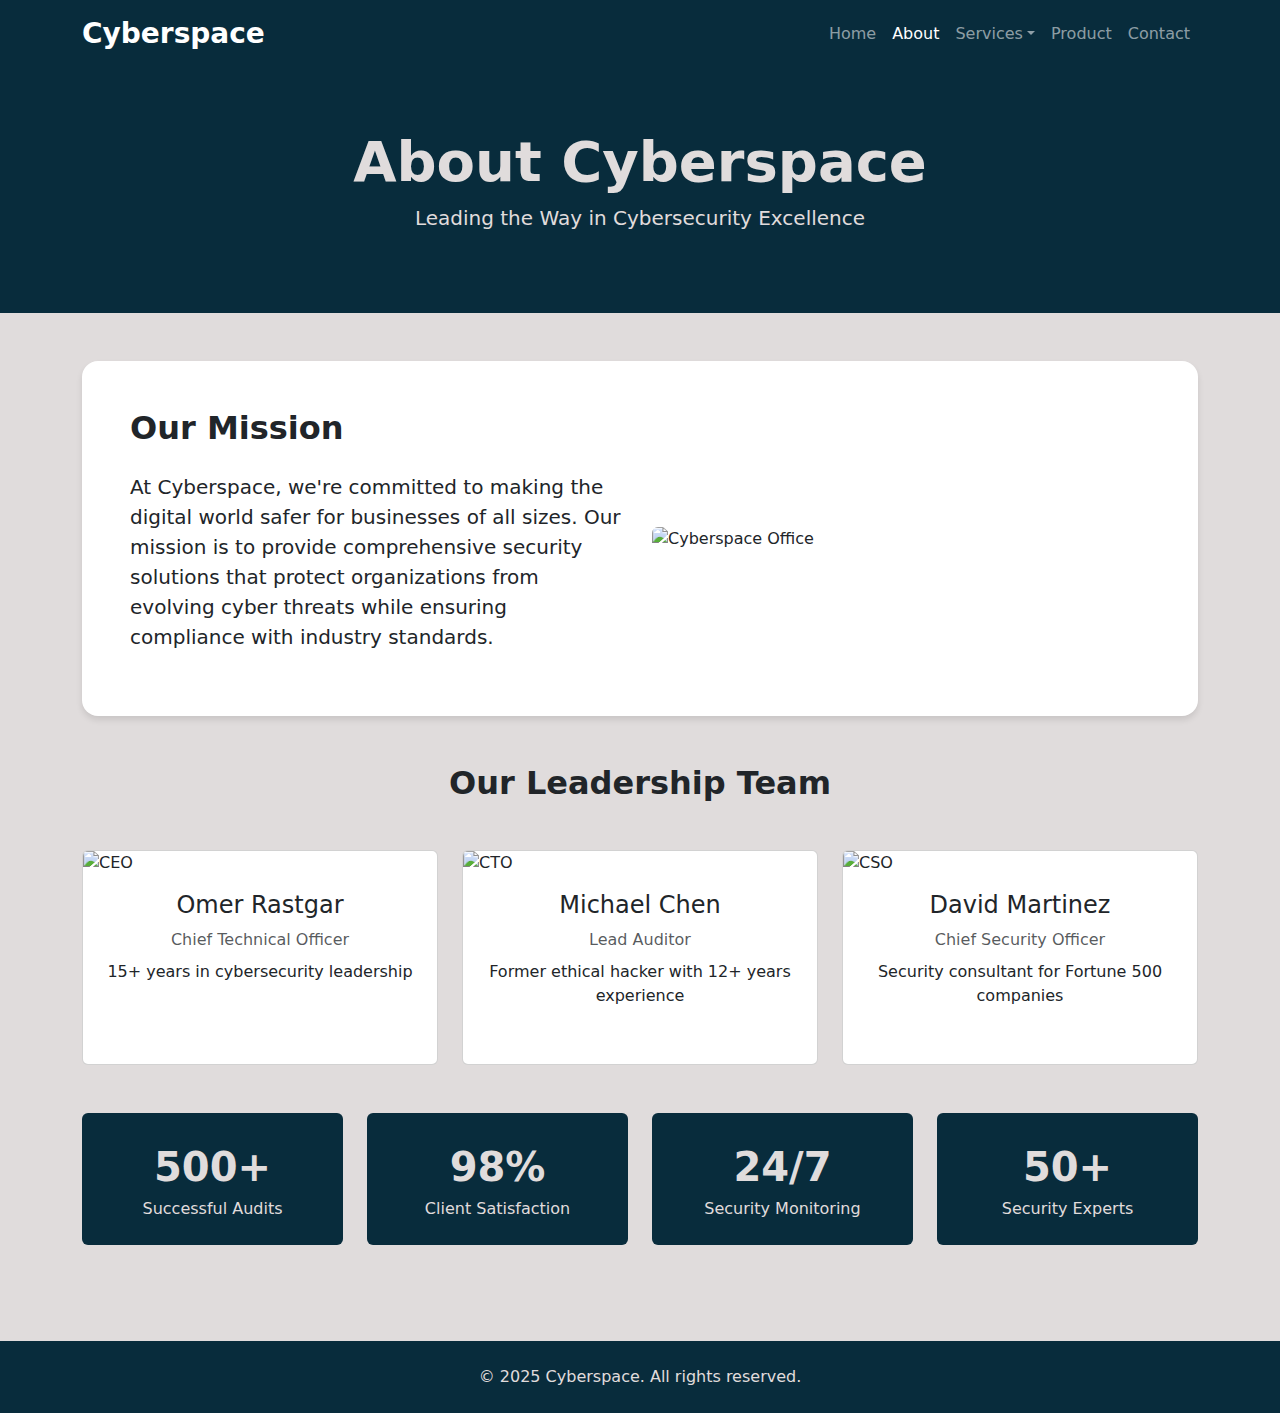
==== about.html @ ff3b3f70 "adding chnages" ====
<!DOCTYPE html>
<html lang="en">
<head>
    <meta charset="UTF-8">
    <meta name="viewport" content="width=device-width, initial-scale=1.0">
    <title>About - Cyberspace Security</title>
    <!-- Bootstrap CSS CDN -->
    <link href="https://cdnjs.cloudflare.com/ajax/libs/bootstrap/5.3.2/css/bootstrap.min.css" rel="stylesheet">
    <!-- Bootstrap Icons -->
    <link href="https://cdnjs.cloudflare.com/ajax/libs/bootstrap-icons/1.11.1/font/bootstrap-icons.min.css" rel="stylesheet">
    <link rel="stylesheet" href="styles.css">
</head>
<!-- Google tag (gtag.js) -->
<script async src="https://www.googletagmanager.com/gtag/js?id=G-5X9GFR6YK8"></script>
<script>
  window.dataLayer = window.dataLayer || [];
  function gtag(){dataLayer.push(arguments);}
  gtag('js', new Date());

  gtag('config', 'G-5X9GFR6YK8');
</script>
<body>
    <!-- Navbar -->
    <nav class="navbar navbar-expand-lg navbar-dark fixed-top">
        <div class="container">
            <a class="navbar-brand fs-3 fw-bold" href="index.html">Cyberspace</a>
            <button class="navbar-toggler" type="button" data-bs-toggle="collapse" data-bs-target="#navbarNav">
                <span class="navbar-toggler-icon"></span>
            </button>
            <div class="collapse navbar-collapse" id="navbarNav">
                <ul class="navbar-nav ms-auto">
                    <li class="nav-item">
                        <a class="nav-link" href="index.html">Home</a>
                    </li>
                    <li class="nav-item">
                        <a class="nav-link active" href="about.html">About</a>
                    </li>
                    <li class="nav-item dropdown">
                        <a class="nav-link dropdown-toggle" href="#" role="button">Services</a>
                        <ul class="dropdown-menu">
                            <li><a class="dropdown-item" href="vulnerability.html">Vulnerability Assessment</a></li>
                            <li><a class="dropdown-item" href="index.html#pentesting">Social Engineering Testing</a></li>
                            <li><a class="dropdown-item" href="index.html#compliance">Compliance Audit</a></li>
                        </ul>
                    </li>
                    <li class="nav-item">
                        <a class="nav-link" href="Product.html">Product</a>
                    </li>
                    <li class="nav-item">
                        <a class="nav-link" href="index.html#contact">Contact</a>
                    </li>
                </ul>
            </div>
        </div>
    </nav>

    <!-- Hero Section -->
    <section class="hero-section text-center">
        <div class="container">
            <h1 class="display-4 fw-bold">About Cyberspace</h1>
            <p class="lead">Leading the Way in Cybersecurity Excellence</p>
        </div>
    </section>

    <!-- Main Content -->
    <div class="container py-5">
        <!-- Mission Section -->
        <section class="mission-section p-4 p-md-5 mb-5">
            <div class="row align-items-center">
                <div class="col-lg-6 mb-4 mb-lg-0">
                    <h2 class="fw-bold mb-4">Our Mission</h2>
                    <p class="lead">At Cyberspace, we're committed to making the digital world safer for businesses of all sizes. Our mission is to provide comprehensive security solutions that protect organizations from evolving cyber threats while ensuring compliance with industry standards.</p>
                </div>
                <div class="col-lg-6">
                    <img src="https://t4.ftcdn.net/jpg/03/84/55/29/360_F_384552930_zPoe9zgmCF7qgt8fqSedcyJ6C6Ye3dFs.jpg" alt="Cyberspace Office" class="img-fluid rounded">
                </div>
            </div>
        </section>

        <!-- Team Section -->
        <h2 class="fw-bold text-center mb-5">Our Leadership Team</h2>
        <div class="row g-4 mb-5">
            <div class="col-md-4">
                <div class="card team-card h-100">
                    <img src="/api/placeholder/400/400" class="card-img-top" alt="CEO">
                    <div class="card-body text-center">
                        <h3 class="card-title h4">Omer Rastgar</h3>
                        <p class="card-text text-muted mb-2">Chief Technical Officer</p>
                        <p class="card-text">15+ years in cybersecurity leadership</p>
                        <div class="mt-3">
                            <i class="bi bi-linkedin me-2"></i>
                            <i class="bi bi-twitter me-2"></i>
                            <i class="bi bi-github"></i>
                        </div>
                    </div>
                </div>
            </div>
            <div class="col-md-4">
                <div class="card team-card h-100">
                    <img src="/api/placeholder/400/400" class="card-img-top" alt="CTO">
                    <div class="card-body text-center">
                        <h3 class="card-title h4">Michael Chen</h3>
                        <p class="card-text text-muted mb-2">Lead Auditor</p>
                        <p class="card-text">Former ethical hacker with 12+ years experience</p>
                        <div class="mt-3">
                            <i class="bi bi-linkedin me-2" src="https://www.linkedin.com/in/omer-rastgar/"></i>
                            <i class="bi bi-twitter me-2"></i>
                            <i class="bi bi-github"></i>
                        </div>
                    </div>
                </div>
            </div>
            <div class="col-md-4">
                <div class="card team-card h-100">
                    <img src="/api/placeholder/400/400" class="card-img-top" alt="CSO">
                    <div class="card-body text-center">
                        <h3 class="card-title h4">David Martinez</h3>
                        <p class="card-text text-muted mb-2">Chief Security Officer</p>
                        <p class="card-text">Security consultant for Fortune 500 companies</p>
                        <div class="mt-3">
                            <i class="bi bi-linkedin me-2"></i>
                            <i class="bi bi-twitter me-2"></i>
                            <i class="bi bi-github"></i>
                        </div>
                    </div>
                </div>
            </div>
        </div>

        <!-- Stats Section -->
        <div class="row g-4">
            <div class="col-md-3 col-sm-6">
                <div class="stats-card text-center p-4 rounded">
                    <div class="stat-number">500+</div>
                    <p class="mb-0">Successful Audits</p>
                </div>
            </div>
            <div class="col-md-3 col-sm-6">
                <div class="stats-card text-center p-4 rounded">
                    <div class="stat-number">98%</div>
                    <p class="mb-0">Client Satisfaction</p>
                </div>
            </div>
            <div class="col-md-3 col-sm-6">
                <div class="stats-card text-center p-4 rounded">
                    <div class="stat-number">24/7</div>
                    <p class="mb-0">Security Monitoring</p>
                </div>
            </div>
            <div class="col-md-3 col-sm-6">
                <div class="stats-card text-center p-4 rounded">
                    <div class="stat-number">50+</div>
                    <p class="mb-0">Security Experts</p>
                </div>
            </div>
        </div>
    </div>

    <!-- Footer -->
    <footer class="py-4 mt-5">
        <div class="container text-center">
            <p class="mb-0">&copy; 2025 Cyberspace. All rights reserved.</p>
        </div>
    </footer>

    <script src="https://cdn.jsdelivr.net/npm/@popperjs/core@2.11.8/dist/umd/popper.min.js" integrity="sha384-I7E8VVD/ismYTF4hNIPjVp/Zjvgyol6VFvRkX/vR+Vc4jQkC+hVqc2pM8ODewa9r" crossorigin="anonymous"></script>
    <script src="https://cdn.jsdelivr.net/npm/bootstrap@5.3.3/dist/js/bootstrap.min.js" integrity="sha384-0pUGZvbkm6XF6gxjEnlmuGrJXVbNuzT9qBBavbLwCsOGabYfZo0T0to5eqruptLy" crossorigin="anonymous"></script>
</body>
</html>
---- styles.css ----
/* Root Variables */
:root {
    --primary-color: #082c3c;
    --light-color: #e0dcdc;
    --deep-black: #080404;
}

/* Base Styles */
body {
    background-color: var(--light-color);
}

/* Navigation Styles */
.navbar {
    background-color: var(--primary-color) !important;
}

.dropdown-menu {
    background-color: var(--primary-color);
    border: none;
    display: block;
    opacity: 0;
    visibility: hidden;
    transition: all 0.3s ease;
}

.dropdown:hover .dropdown-menu {
    opacity: 1;
    visibility: visible;
}

.dropdown:not(:hover) .dropdown-menu {
    transition-delay: 0.5s;
}

.dropdown-item {
    color: var(--light-color);
}

.dropdown-item:hover {
    background-color: rgba(255, 255, 255, 0.1);
    color: white;
}

/* Hero Section */
.hero-section {
    background: linear-gradient(var(--primary-color), var(--primary-color)), url('/api/placeholder/1200/400');
    background-size: cover;
    background-position: center;
    color: var(--light-color);
    padding: 8rem 0 4rem;
}

/* Card Styles */
.service-card,
.compliance-card,
.feature-card,
.team-card,
.process-card {
    transition: transform 0.3s;
    height: 100%;
}

.service-card:hover,
.compliance-card:hover,
.feature-card:hover,
.process-card:hover {
    transform: translateY(-5px);
}

.team-card:hover {
    transform: translateY(-10px);
}

/* Icon Styles */
.icon-circle,
.benefit-icon,
.feature-icon {
    background-color: var(--primary-color);
    display: flex;
    align-items: center;
    justify-content: center;
    margin: 0 auto 1rem;
}

.icon-circle {
    width: 80px;
    height: 80px;
    border-radius: 50%;
}

.benefit-icon {
    width: 60px;
    height: 60px;
    border-radius: 50%;
}

.feature-icon {
    width: 4rem;
    height: 4rem;
    border-radius: 0.75rem;
    color: var(--light-color);
    font-size: 1.5rem;
}

/* Compliance Specific */
.fa-credit-card,
.fa-hospital-user,
.fa-shield-alt {
    color: var(--primary-color);
}

.framework-badge {
    background-color: var(--primary-color);
    color: var(--light-color);
    padding: 0.5rem 1rem;
    border-radius: 20px;
    display: inline-block;
    margin: 0.25rem;
}

.checklist-item {
    padding: 1rem;
    border-left: 3px solid var(--primary-color);
    margin-bottom: 1rem;
    background-color: white;
}

/* Timeline Styles */
.timeline {
    position: relative;
    padding: 2rem 0;
}
.timeline2 {
    position: relative;
    padding-left: 3rem;
}
.timeline2::before {
    content: '';
    position: absolute;
    width: 2px;
    background-color: var(--primary-color);
    top: 0;
    bottom: 0;
    left: 50%;
    transform: translateX(-50%);
}







.timeline::before {
    content: '';
    position: absolute;
    width: 2px;
    background-color: var(--primary-color);
    top: 0;
    bottom: 0;
    left: 50%;
    transform: translateX(-50%);
}

.timeline-item {
    position: relative;
    margin-bottom: 2rem;
}

/* Stats Section */
.stats-card {
    background-color: var(--primary-color);
    color: var(--light-color);
}

.stat-number {
    font-size: 2.5rem;
    font-weight: bold;
}

/* Mission Section */
.mission-section {
    background-color: white;
    border-radius: 1rem;
    box-shadow: 0 4px 6px rgba(0, 0, 0, 0.1);
}

/* CTA Styles */
.cta-button {
    background-color: var(--light-color);
    color: var(--primary-color);
    transition: transform 0.3s;
}

.cta-button:hover {
    transform: translateY(-2px);
}

.cta-section {
    background-color: var(--primary-color);
    color: var(--light-color);
}

/* Footer */
footer {
    background-color: var(--primary-color);
    color: var(--light-color);
}

/* Media Queries */
@media (max-width: 768px) {
    .timeline::before {
        left: 31px;
    }
}
section.bg-white {
    width: 100%;
   
}

/* Hide dropdown menu in mobile view by default */
/* Optionally, keep the following to ensure no space is reserved for hidden dropdown in mobile mode */
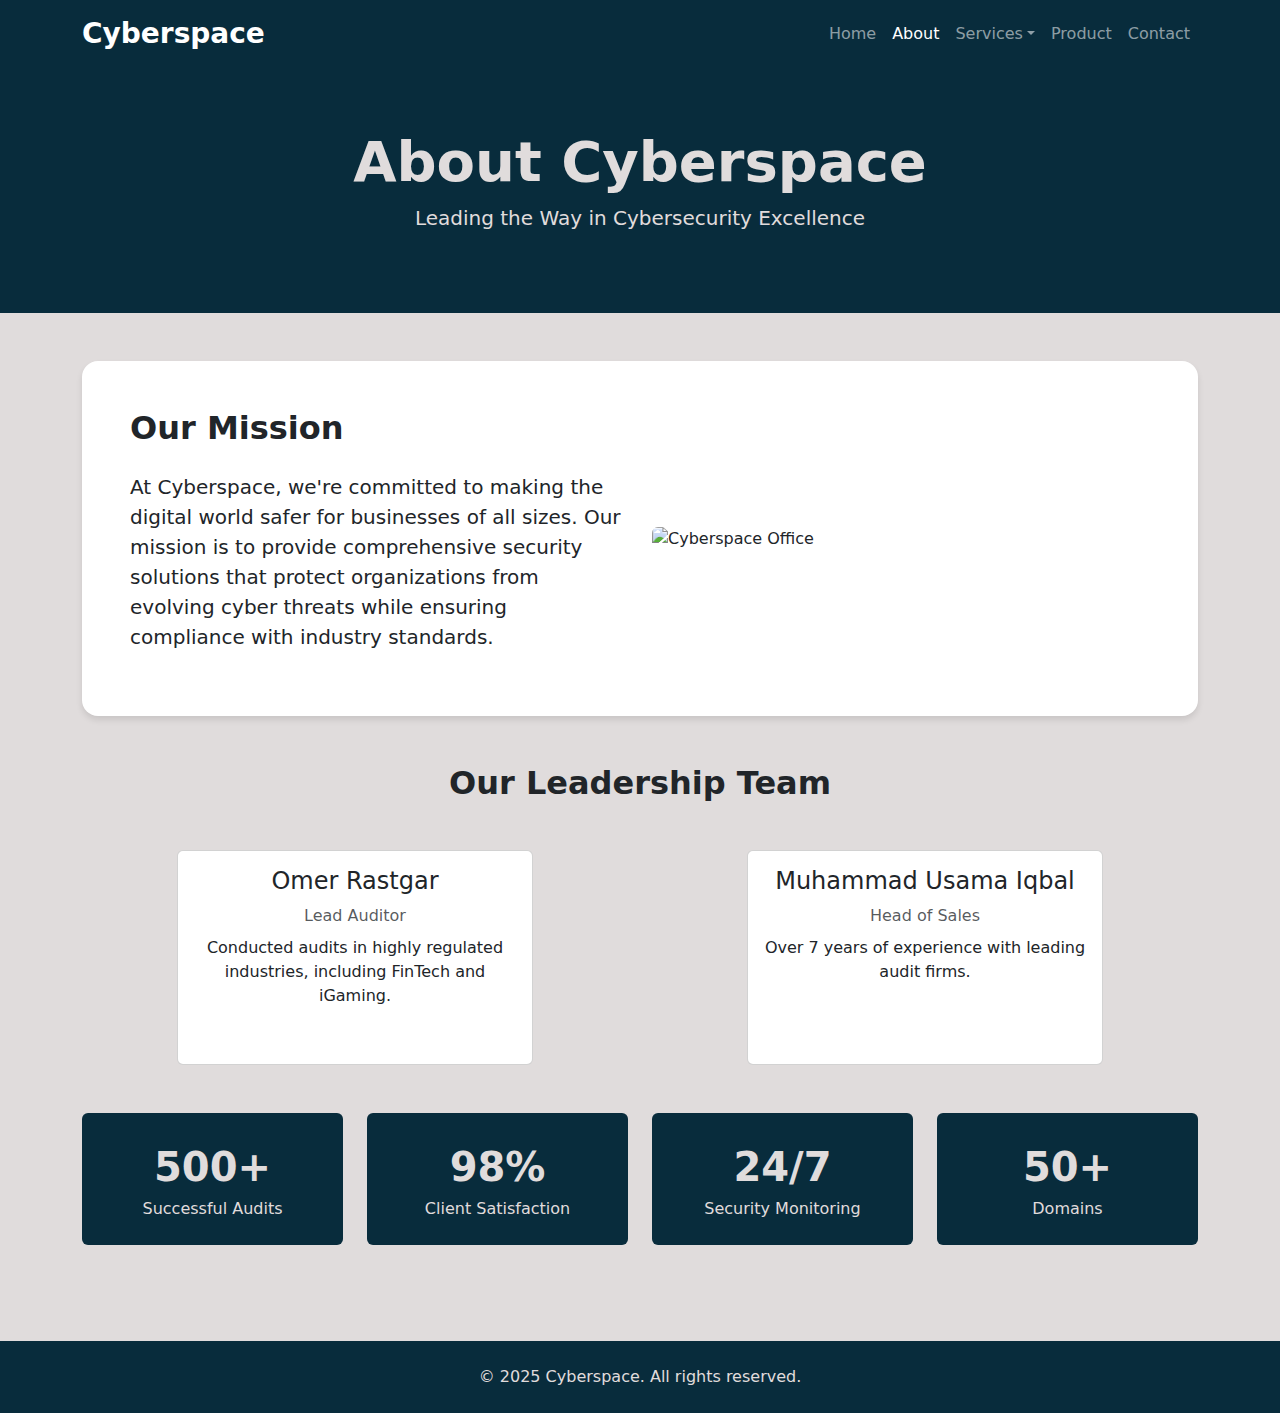
==== commit 34636152: "adding chnages" ====
--- a/about.html
+++ b/about.html
@@ -80,51 +80,39 @@
         <!-- Team Section -->
         <h2 class="fw-bold text-center mb-5">Our Leadership Team</h2>
         <div class="row g-4 mb-5">
-            <div class="col-md-4">
+            <div class="col-md-4 mx-auto">
                 <div class="card team-card h-100">
-                    <img src="/api/placeholder/400/400" class="card-img-top" alt="CEO">
                     <div class="card-body text-center">
                         <h3 class="card-title h4">Omer Rastgar</h3>
-                        <p class="card-text text-muted mb-2">Chief Technical Officer</p>
-                        <p class="card-text">15+ years in cybersecurity leadership</p>
+                        <p class="card-text text-muted mb-2">Lead Auditor</p>
+                        <p class="card-text"> Conducted audits in highly regulated industries, including FinTech and iGaming.</p>
                         <div class="mt-3">
-                            <i class="bi bi-linkedin me-2"></i>
+                            <a href="https://www.linkedin.com/in/omer-rastgar/" target="_blank">
+                                <i class="bi bi-linkedin me-2"></i>
+                            </a>
                             <i class="bi bi-twitter me-2"></i>
                             <i class="bi bi-github"></i>
                         </div>
                     </div>
                 </div>
             </div>
-            <div class="col-md-4">
+            <div class="col-md-4 mx-auto">
                 <div class="card team-card h-100">
-                    <img src="/api/placeholder/400/400" class="card-img-top" alt="CTO">
                     <div class="card-body text-center">
-                        <h3 class="card-title h4">Michael Chen</h3>
-                        <p class="card-text text-muted mb-2">Lead Auditor</p>
-                        <p class="card-text">Former ethical hacker with 12+ years experience</p>
+                        <h3 class="card-title h4">Muhammad Usama Iqbal</h3>
+                        <p class="card-text text-muted mb-2">Head of Sales</p>
+                        <p class="card-text">Over 7 years of experience with leading audit firms.</p>
                         <div class="mt-3">
-                            <i class="bi bi-linkedin me-2" src="https://www.linkedin.com/in/omer-rastgar/"></i>
+                            <a href="https://pk.linkedin.com/in/muhammad-usama-iqbal" target="_blank">
+                                <i class="bi bi-linkedin me-2"></i>
+                            </a>
                             <i class="bi bi-twitter me-2"></i>
                             <i class="bi bi-github"></i>
                         </div>
                     </div>
                 </div>
             </div>
-            <div class="col-md-4">
-                <div class="card team-card h-100">
-                    <img src="/api/placeholder/400/400" class="card-img-top" alt="CSO">
-                    <div class="card-body text-center">
-                        <h3 class="card-title h4">David Martinez</h3>
-                        <p class="card-text text-muted mb-2">Chief Security Officer</p>
-                        <p class="card-text">Security consultant for Fortune 500 companies</p>
-                        <div class="mt-3">
-                            <i class="bi bi-linkedin me-2"></i>
-                            <i class="bi bi-twitter me-2"></i>
-                            <i class="bi bi-github"></i>
-                        </div>
-                    </div>
-                </div>
-            </div>
+            
         </div>
 
         <!-- Stats Section -->
@@ -150,7 +138,7 @@
             <div class="col-md-3 col-sm-6">
                 <div class="stats-card text-center p-4 rounded">
                     <div class="stat-number">50+</div>
-                    <p class="mb-0">Security Experts</p>
+                    <p class="mb-0">Domains</p>
                 </div>
             </div>
         </div>
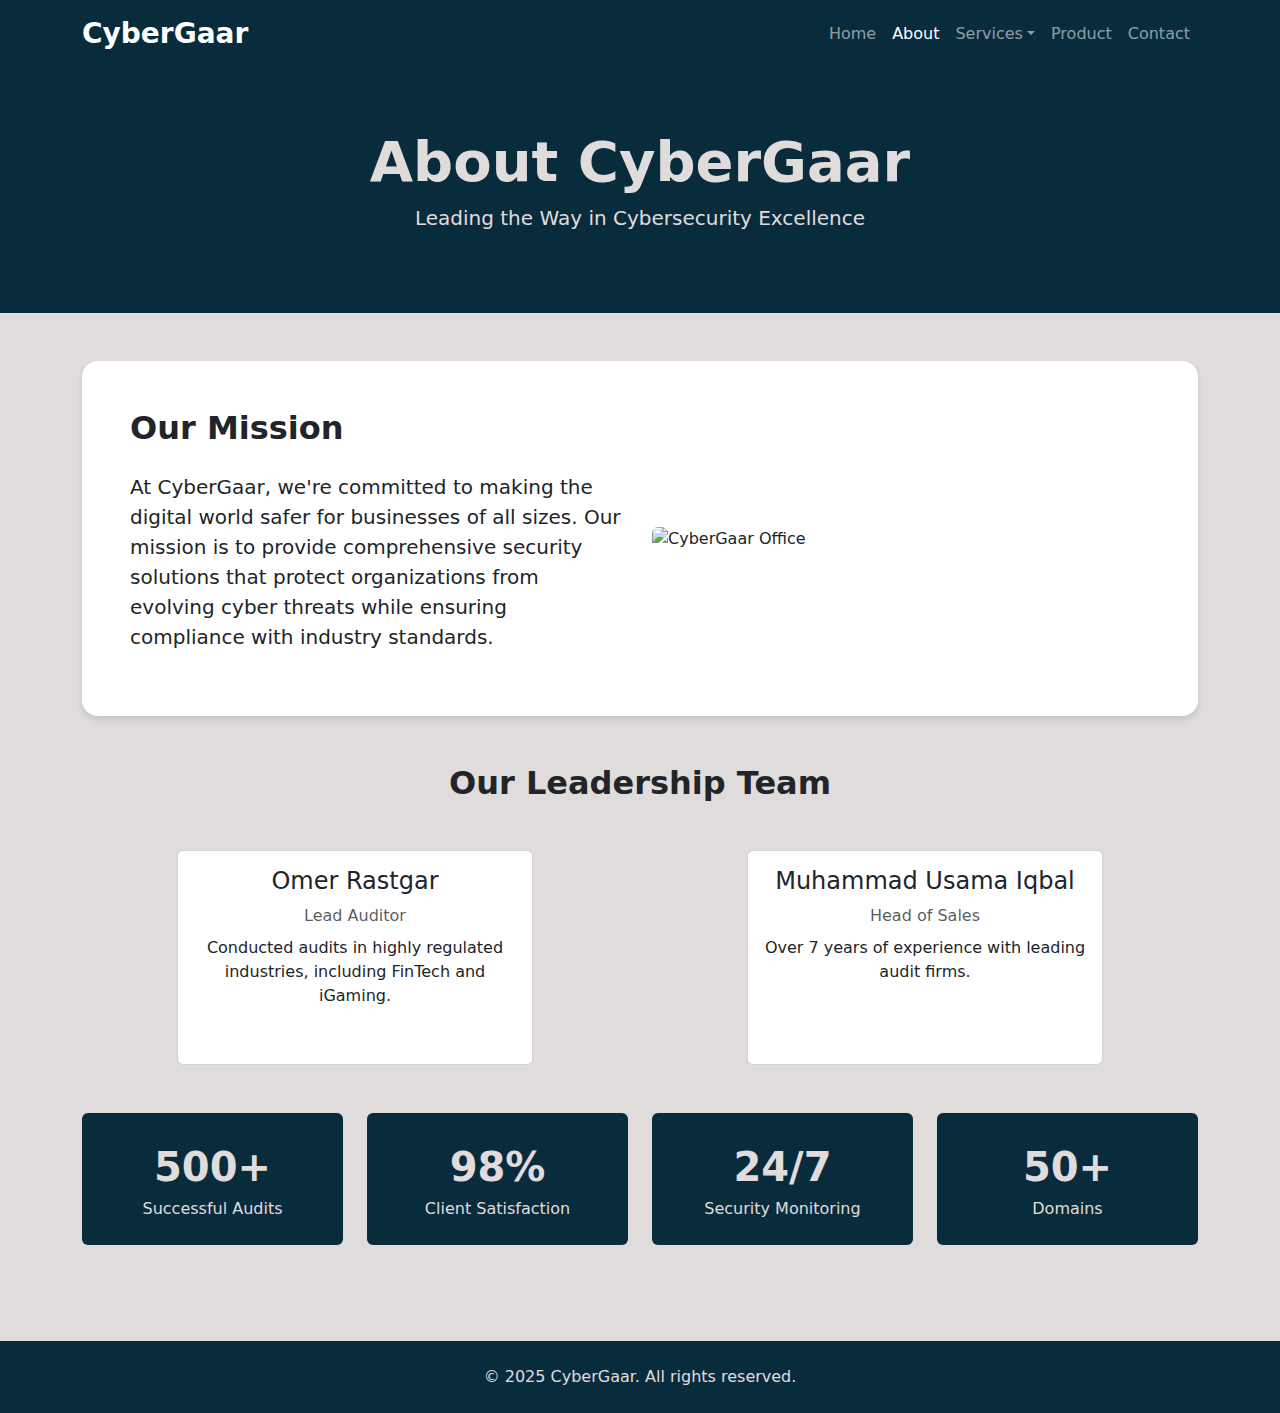
==== commit 00f8e8a5: "adding chnages" ====
--- a/about.html
+++ b/about.html
@@ -3,7 +3,7 @@
 <head>
     <meta charset="UTF-8">
     <meta name="viewport" content="width=device-width, initial-scale=1.0">
-    <title>About - Cyberspace Security</title>
+    <title>About - CyberGaar Security</title>
     <!-- Bootstrap CSS CDN -->
     <link href="https://cdnjs.cloudflare.com/ajax/libs/bootstrap/5.3.2/css/bootstrap.min.css" rel="stylesheet">
     <!-- Bootstrap Icons -->
@@ -23,7 +23,7 @@
     <!-- Navbar -->
     <nav class="navbar navbar-expand-lg navbar-dark fixed-top">
         <div class="container">
-            <a class="navbar-brand fs-3 fw-bold" href="index.html">Cyberspace</a>
+            <a class="navbar-brand fs-3 fw-bold" href="index.html">CyberGaar</a>
             <button class="navbar-toggler" type="button" data-bs-toggle="collapse" data-bs-target="#navbarNav">
                 <span class="navbar-toggler-icon"></span>
             </button>
@@ -57,7 +57,7 @@
     <!-- Hero Section -->
     <section class="hero-section text-center">
         <div class="container">
-            <h1 class="display-4 fw-bold">About Cyberspace</h1>
+            <h1 class="display-4 fw-bold">About CyberGaar</h1>
             <p class="lead">Leading the Way in Cybersecurity Excellence</p>
         </div>
     </section>
@@ -69,10 +69,10 @@
             <div class="row align-items-center">
                 <div class="col-lg-6 mb-4 mb-lg-0">
                     <h2 class="fw-bold mb-4">Our Mission</h2>
-                    <p class="lead">At Cyberspace, we're committed to making the digital world safer for businesses of all sizes. Our mission is to provide comprehensive security solutions that protect organizations from evolving cyber threats while ensuring compliance with industry standards.</p>
+                    <p class="lead">At CyberGaar, we're committed to making the digital world safer for businesses of all sizes. Our mission is to provide comprehensive security solutions that protect organizations from evolving cyber threats while ensuring compliance with industry standards.</p>
                 </div>
                 <div class="col-lg-6">
-                    <img src="https://t4.ftcdn.net/jpg/03/84/55/29/360_F_384552930_zPoe9zgmCF7qgt8fqSedcyJ6C6Ye3dFs.jpg" alt="Cyberspace Office" class="img-fluid rounded">
+                    <img src="https://t4.ftcdn.net/jpg/03/84/55/29/360_F_384552930_zPoe9zgmCF7qgt8fqSedcyJ6C6Ye3dFs.jpg" alt="CyberGaar Office" class="img-fluid rounded">
                 </div>
             </div>
         </section>
@@ -147,7 +147,7 @@
     <!-- Footer -->
     <footer class="py-4 mt-5">
         <div class="container text-center">
-            <p class="mb-0">&copy; 2025 Cyberspace. All rights reserved.</p>
+            <p class="mb-0">&copy; 2025 CyberGaar. All rights reserved.</p>
         </div>
     </footer>
 
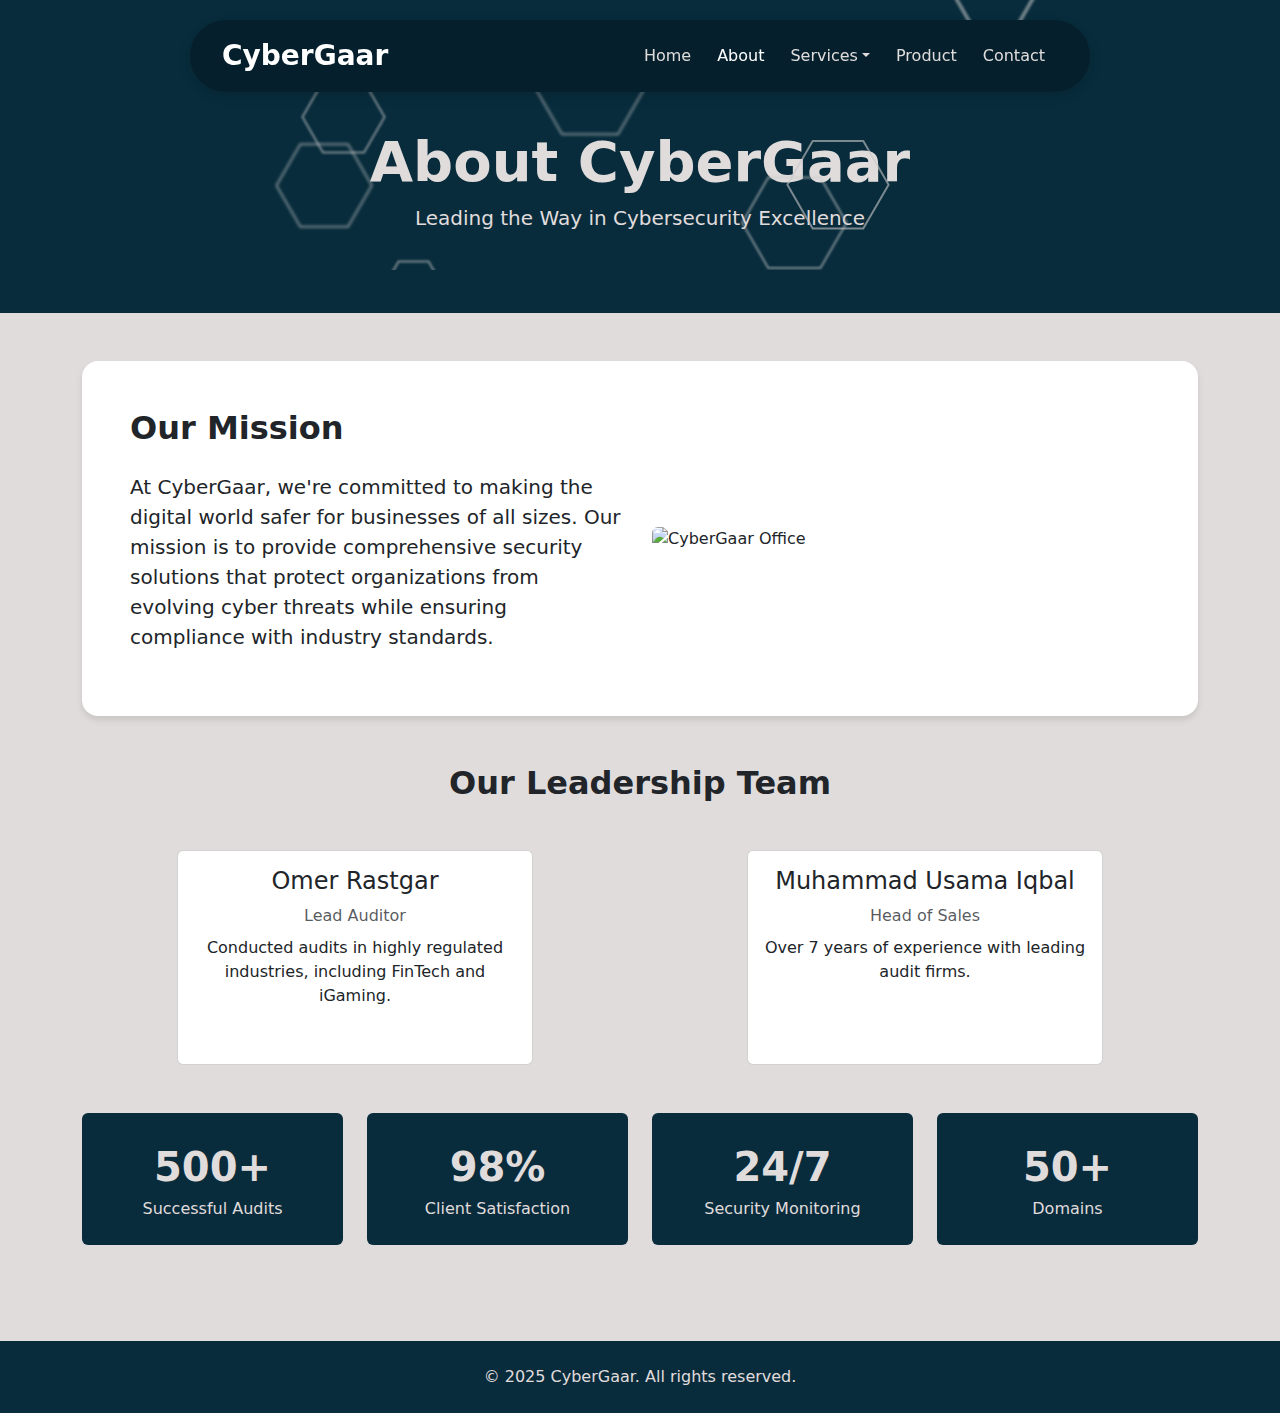
==== commit fe82cc84: "adding chnages" ====
--- a/about.html
+++ b/about.html
@@ -20,6 +20,7 @@
   gtag('config', 'G-5X9GFR6YK8');
 </script>
 <body>
+    <canvas id="hexCanvas"></canvas>
     <!-- Navbar -->
     <nav class="navbar navbar-expand-lg navbar-dark fixed-top">
         <div class="container">
@@ -150,7 +151,7 @@
             <p class="mb-0">&copy; 2025 CyberGaar. All rights reserved.</p>
         </div>
     </footer>
-
+    <script src="script.js"></script>
     <script src="https://cdn.jsdelivr.net/npm/@popperjs/core@2.11.8/dist/umd/popper.min.js" integrity="sha384-I7E8VVD/ismYTF4hNIPjVp/Zjvgyol6VFvRkX/vR+Vc4jQkC+hVqc2pM8ODewa9r" crossorigin="anonymous"></script>
     <script src="https://cdn.jsdelivr.net/npm/bootstrap@5.3.3/dist/js/bootstrap.min.js" integrity="sha384-0pUGZvbkm6XF6gxjEnlmuGrJXVbNuzT9qBBavbLwCsOGabYfZo0T0to5eqruptLy" crossorigin="anonymous"></script>
 </body>
--- a/styles.css
+++ b/styles.css
@@ -12,13 +12,57 @@
 
 /* Navigation Styles */
 .navbar {
-    background-color: var(--primary-color) !important;
-}
-
+    background-color: #05202c;
+    border-radius: 50px;
+    padding: 10px 20px;
+    position: fixed;
+    top: 20px;
+    left: 50%;
+    transform: translateX(-50%);
+    max-width: 95%;
+    width: 900px;
+    z-index: 1000;
+    box-shadow: 0 4px 12px rgba(0,0,0,0.15);
+}
+
+.navbar-brand {
+    margin-right: 30px;
+}
+
+.navbar-nav .nav-link {
+    color: var(--light-color);
+    font-weight: 500;
+    padding: 10px 20px;
+    margin: 0 5px;
+    transition: all 0.3s;
+}
+
+.navbar-nav .nav-link:hover {
+    color: rgba(255,255,255,0.8);
+}
+
+.btn{
+    z-index: 10;
+}
+.contact-btn {
+    background-color: var(--primary-color);
+    color: var(--light-color);
+    border-radius: 50px;
+    padding: 10px 25px;
+    margin-left: 10px;
+    font-weight: 500;
+    transition: all 0.3s;
+}
+
+.contact-btn:hover {
+    background-color: var(--primary-color);
+    color: var(--light-color);
+    transform: translateY(-2px);
+}
 .dropdown-menu {
-    background-color: var(--primary-color);
+    background-color: #222;
     border: none;
-    display: block;
+    display: hidden;
     opacity: 0;
     visibility: hidden;
     transition: all 0.3s ease;
@@ -49,6 +93,7 @@
     background-position: center;
     color: var(--light-color);
     padding: 8rem 0 4rem;
+    z-index: 100;
 }
 
 /* Card Styles */
@@ -148,10 +193,6 @@
 
 
 
-
-
-
-
 .timeline::before {
     content: '';
     position: absolute;
@@ -219,5 +260,18 @@
    
 }
 
-/* Hide dropdown menu in mobile view by default */
-/* Optionally, keep the following to ensure no space is reserved for hidden dropdown in mobile mode */
+.scramble {
+    transition: color 0.2s ease;
+}
+
+canvas {
+    position: absolute;
+    top: 0;
+    left: 0;
+
+}
+#animated-text {
+    display: inline-block;
+    font-family: monospace;
+    transition: all 0.5s ease-in-out;
+}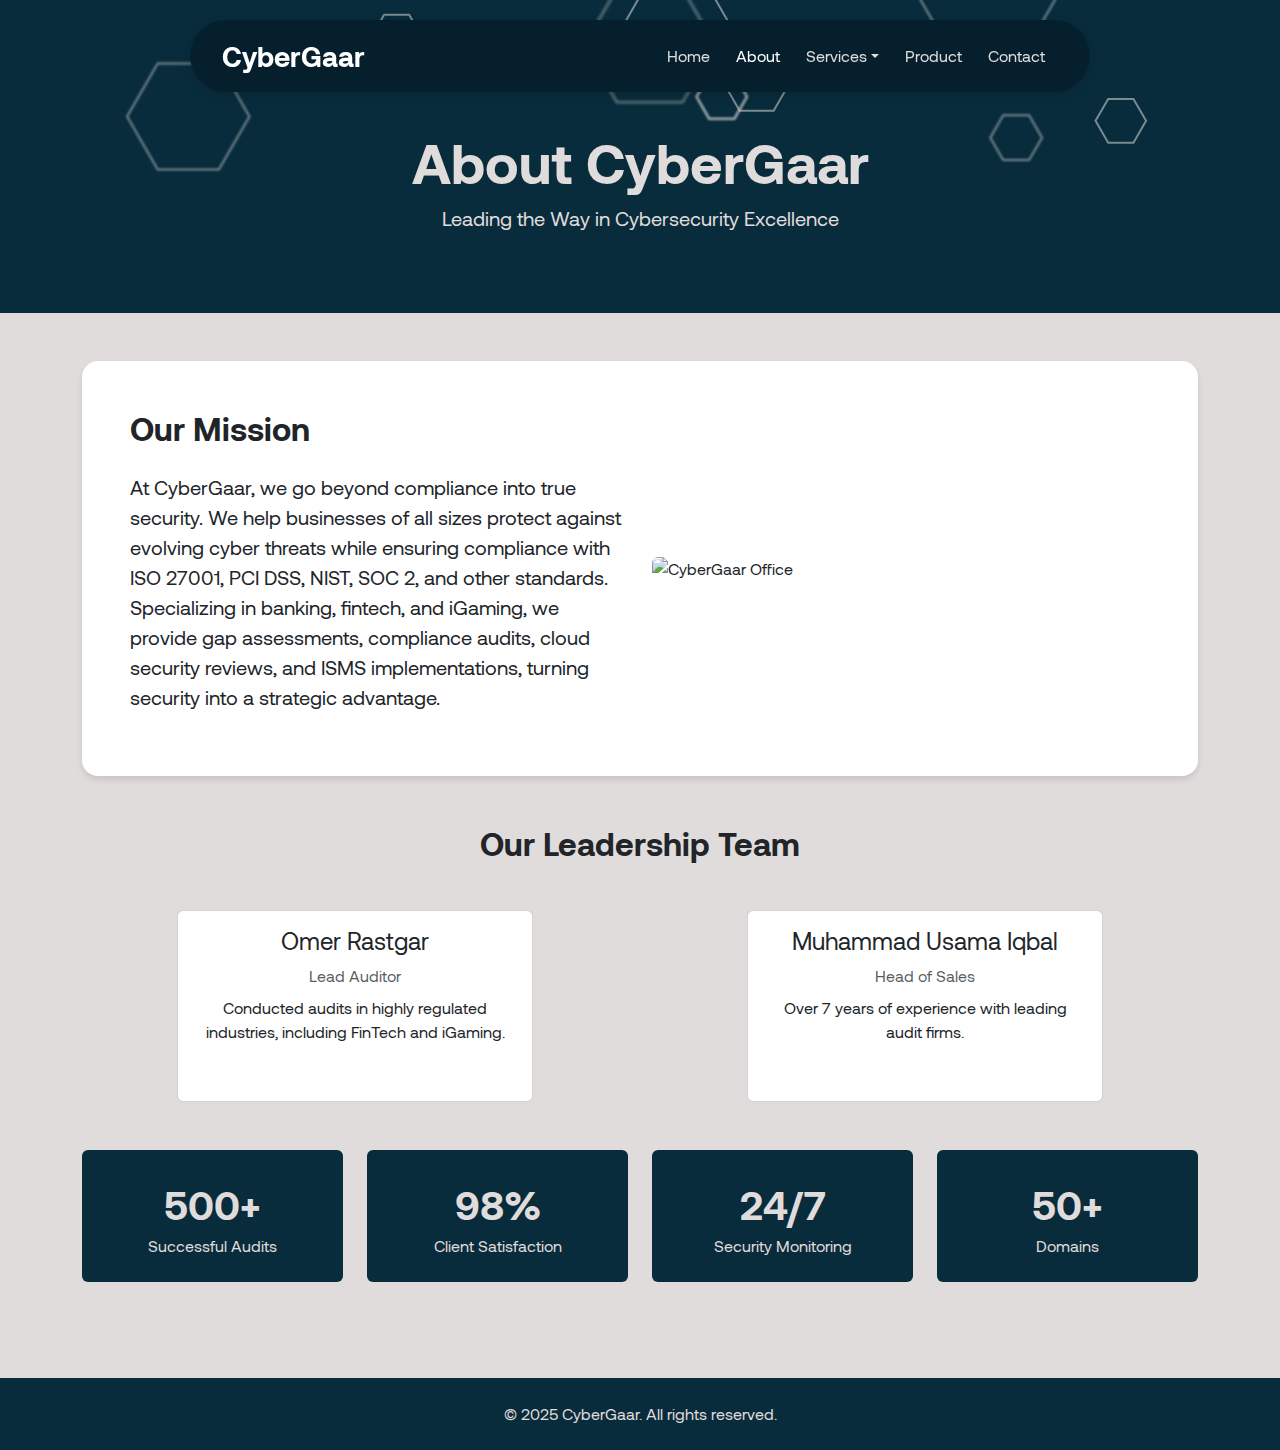
==== commit b223ff01: "changes" ====
--- a/about.html
+++ b/about.html
@@ -70,7 +70,7 @@
             <div class="row align-items-center">
                 <div class="col-lg-6 mb-4 mb-lg-0">
                     <h2 class="fw-bold mb-4">Our Mission</h2>
-                    <p class="lead">At CyberGaar, we're committed to making the digital world safer for businesses of all sizes. Our mission is to provide comprehensive security solutions that protect organizations from evolving cyber threats while ensuring compliance with industry standards.</p>
+                    <p class="lead">At CyberGaar, we go beyond compliance into true security. We help businesses of all sizes protect against evolving cyber threats while ensuring compliance with ISO 27001, PCI DSS, NIST, SOC 2, and other standards. Specializing in banking, fintech, and iGaming, we provide gap assessments, compliance audits, cloud security reviews, and ISMS implementations, turning security into a strategic advantage.</p>
                 </div>
                 <div class="col-lg-6">
                     <img src="https://t4.ftcdn.net/jpg/03/84/55/29/360_F_384552930_zPoe9zgmCF7qgt8fqSedcyJ6C6Ye3dFs.jpg" alt="CyberGaar Office" class="img-fluid rounded">
--- a/styles.css
+++ b/styles.css
@@ -5,9 +5,33 @@
     --deep-black: #080404;
 }
 
+@font-face {
+    font-family: 'Aeonik';
+    src: url('Aeonik/Aeonik-Regular.ttf') format('truetype');
+    font-weight: normal;
+    font-style: normal;
+}
+
+@font-face {
+    font-family: 'Aeonik';
+    src: url('Aeonik/Aeonik-Bold.ttf') format('truetype');
+    font-weight: bold;
+    font-style: normal;
+}
+
+@font-face {
+    font-family: 'Aeonik';
+    src: url('Aeonik/Aeonik-Italic.ttf') format('truetype');
+    font-weight: normal;
+    font-style: italic;
+}
+
+/* Apply it to the whole website */
+
 /* Base Styles */
 body {
     background-color: var(--light-color);
+    font-family: 'Aeonik', sans-serif;
 }
 
 /* Navigation Styles */
@@ -60,7 +84,7 @@
     transform: translateY(-2px);
 }
 .dropdown-menu {
-    background-color: #222;
+    background-color: #05202c;
     border: none;
     display: hidden;
     opacity: 0;
@@ -274,4 +298,214 @@
     display: inline-block;
     font-family: monospace;
     transition: all 0.5s ease-in-out;
-}+}
+
+.client-section {
+    padding: 5rem 0;
+    background-color: var(--light-color);
+}
+
+.client-carousel {
+    padding: 2rem 0;
+}
+
+.client-item {
+    height: 120px;
+    display: flex;
+    align-items: center;
+    justify-content: center;
+    margin: 0 20px;
+    padding: 15px;
+    border-radius: 10px;
+    background-color: white;
+    box-shadow: 0 4px 8px rgba(0,0,0,0.08);
+    transition: transform 0.3s;
+}
+
+.client-item:hover {
+    transform: translateY(-5px);
+}
+
+.client-item img {
+    max-height: 80px;
+    max-width: 100%;
+    filter: grayscale(100%);
+    transition: filter 0.3s;
+}
+
+.client-item:hover img {
+    filter: grayscale(0%);
+}
+
+/* Testimonial Styles */
+.testimonial-section {
+    background-color: var(--light-color);
+    padding: 5rem 0;
+}
+
+.testimonial-card {
+    background-color: white;
+    border-radius: 1rem;
+    padding: 2rem;
+    box-shadow: 0 4px 15px rgba(0,0,0,0.08);
+    margin: 10px;
+    height: 350px;
+    display: flex;
+    flex-direction: column;
+    position: relative;
+}
+
+.testimonial-card::before {
+    content: '\201C';
+    font-family: Georgia, serif;
+    font-size: 5rem;
+    position: absolute;
+    top: -20px;
+    left: 10px;
+    color: var(--primary-color);
+    opacity: 0.1;
+}
+
+.testimonial-content {
+    flex-grow: 1;
+    margin-bottom: 1.5rem;
+    font-style: italic;
+    line-height: 1.7;
+}
+
+.client-info {
+    display: flex;
+    align-items: center;
+}
+
+.client-image {
+    width: 60px;
+    height: 60px;
+    border-radius: 50%;
+    overflow: hidden;
+    margin-right: 15px;
+    background-color: #f0f0f0;
+}
+
+.client-details h5 {
+    margin-bottom: 0;
+    color: var(--primary-color);
+    font-weight: 600;
+}
+
+.client-details p {
+    margin-bottom: 0;
+    color: #777;
+}
+
+.stars {
+    color: gold;
+    margin-bottom: 10px;
+}
+
+
+
+
+/* Control Buttons */
+.carousel-control {
+    width: 40px;
+    height: 40px;
+    background-color: var(--primary-color);
+    border-radius: 50%;
+    display: flex;
+    align-items: center;
+    justify-content: center;
+    color: white;
+    font-size: 18px;
+    position: absolute;
+    top: 50%;
+    transform: translateY(-50%);
+    cursor: pointer;
+    transition: all 0.3s;
+    z-index: 10;
+}
+
+.carousel-control:hover {
+    background-color: #0a3e56;
+}
+
+.carousel-control.prev {
+    left: -20px;
+}
+
+.carousel-control.next {
+    right: -20px;
+}
+
+.client-carousel-container {
+    position: relative;
+    max-width: 100%;
+    min-height: 15vh;
+    overflow: hidden;
+    padding: 20px 0;
+}
+
+.client-item {
+    display: flex;
+    justify-content: center;
+    align-items: center;
+    padding: 10px;
+}
+
+.client-item img {
+    max-width: 150px;  /* Adjust as needed */
+    max-height: 80px;
+    width: auto;
+    height: auto;
+    object-fit: contain;
+}
+
+.carousel-control {
+    position: absolute;
+    top: 50%;
+    transform: translateY(-50%);
+    font-size: 24px;
+    color: #333;
+    cursor: pointer;
+    background-color: rgba(255, 255, 255, 0.6);
+    border-radius: 50%;
+    padding: 10px;
+    transition: 0.3s ease-in-out;
+}
+
+.carousel-control:hover {
+    background-color: rgba(255, 255, 255, 0.9);
+}
+
+.prev {
+    left: 10px;
+}
+
+.next {
+    right: 10px;
+}
+
+/* Mobile Adjustments */
+@media (max-width: 768px) {
+    .client-item img {
+        max-width: 120px;
+        max-height: 60px;
+    }
+
+    .carousel-control {
+        font-size: 20px;
+        padding: 8px;
+    }
+}
+
+@media (max-width: 480px) {
+    .client-item img {
+        max-width: 100px;
+        max-height: 50px;
+    }
+
+    .carousel-control {
+        font-size: 18px;
+        padding: 6px;
+    }
+}
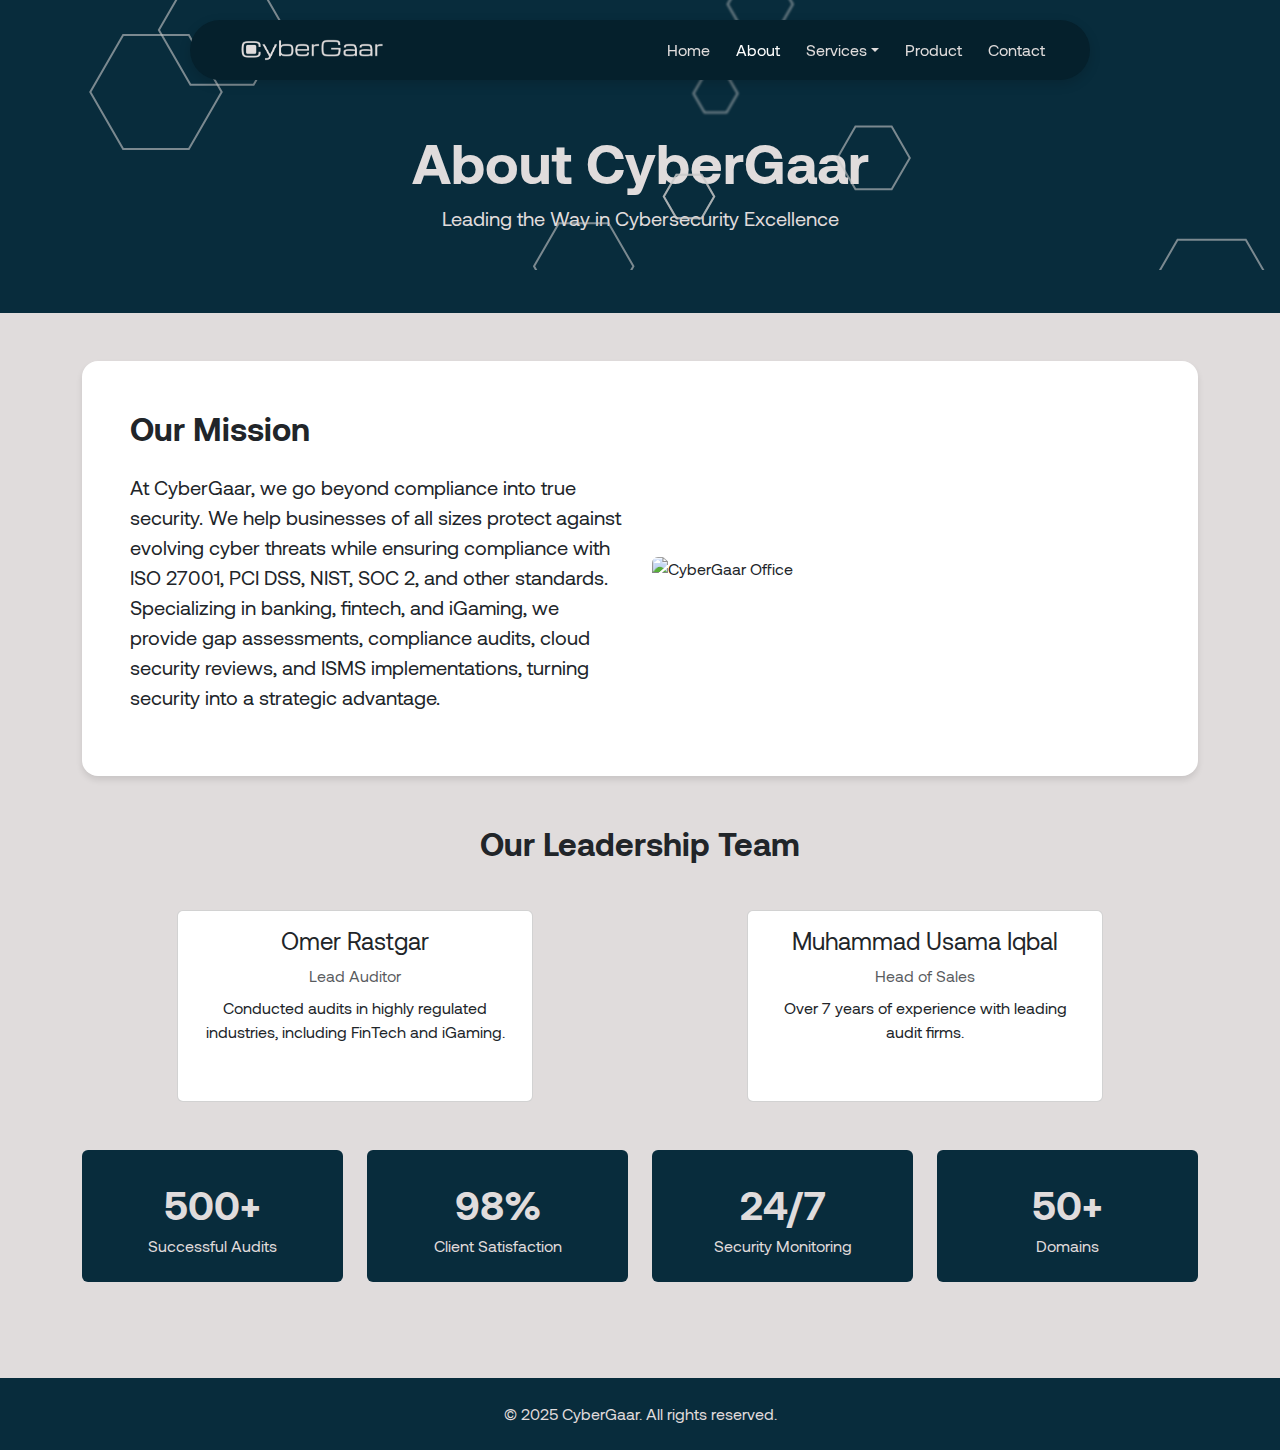
==== commit 23909d39: "adding logo" ====
--- a/about.html
+++ b/about.html
@@ -1,6 +1,7 @@
 <!DOCTYPE html>
 <html lang="en">
 <head>
+    <link rel="icon" type="image/png" href="fav.png">
     <meta charset="UTF-8">
     <meta name="viewport" content="width=device-width, initial-scale=1.0">
     <title>About - CyberGaar Security</title>
@@ -24,7 +25,9 @@
     <!-- Navbar -->
     <nav class="navbar navbar-expand-lg navbar-dark fixed-top">
         <div class="container">
-            <a class="navbar-brand fs-3 fw-bold" href="index.html">CyberGaar</a>
+            <a class="navbar-brand" href="index.html">
+                <img src="logo.png" alt="Logo" style="max-height: 180px; width: auto;">
+            </a>
             <button class="navbar-toggler" type="button" data-bs-toggle="collapse" data-bs-target="#navbarNav">
                 <span class="navbar-toggler-icon"></span>
             </button>
--- a/styles.css
+++ b/styles.css
@@ -36,6 +36,7 @@
 
 /* Navigation Styles */
 .navbar {
+    height: 60px;
     background-color: #05202c;
     border-radius: 50px;
     padding: 10px 20px;
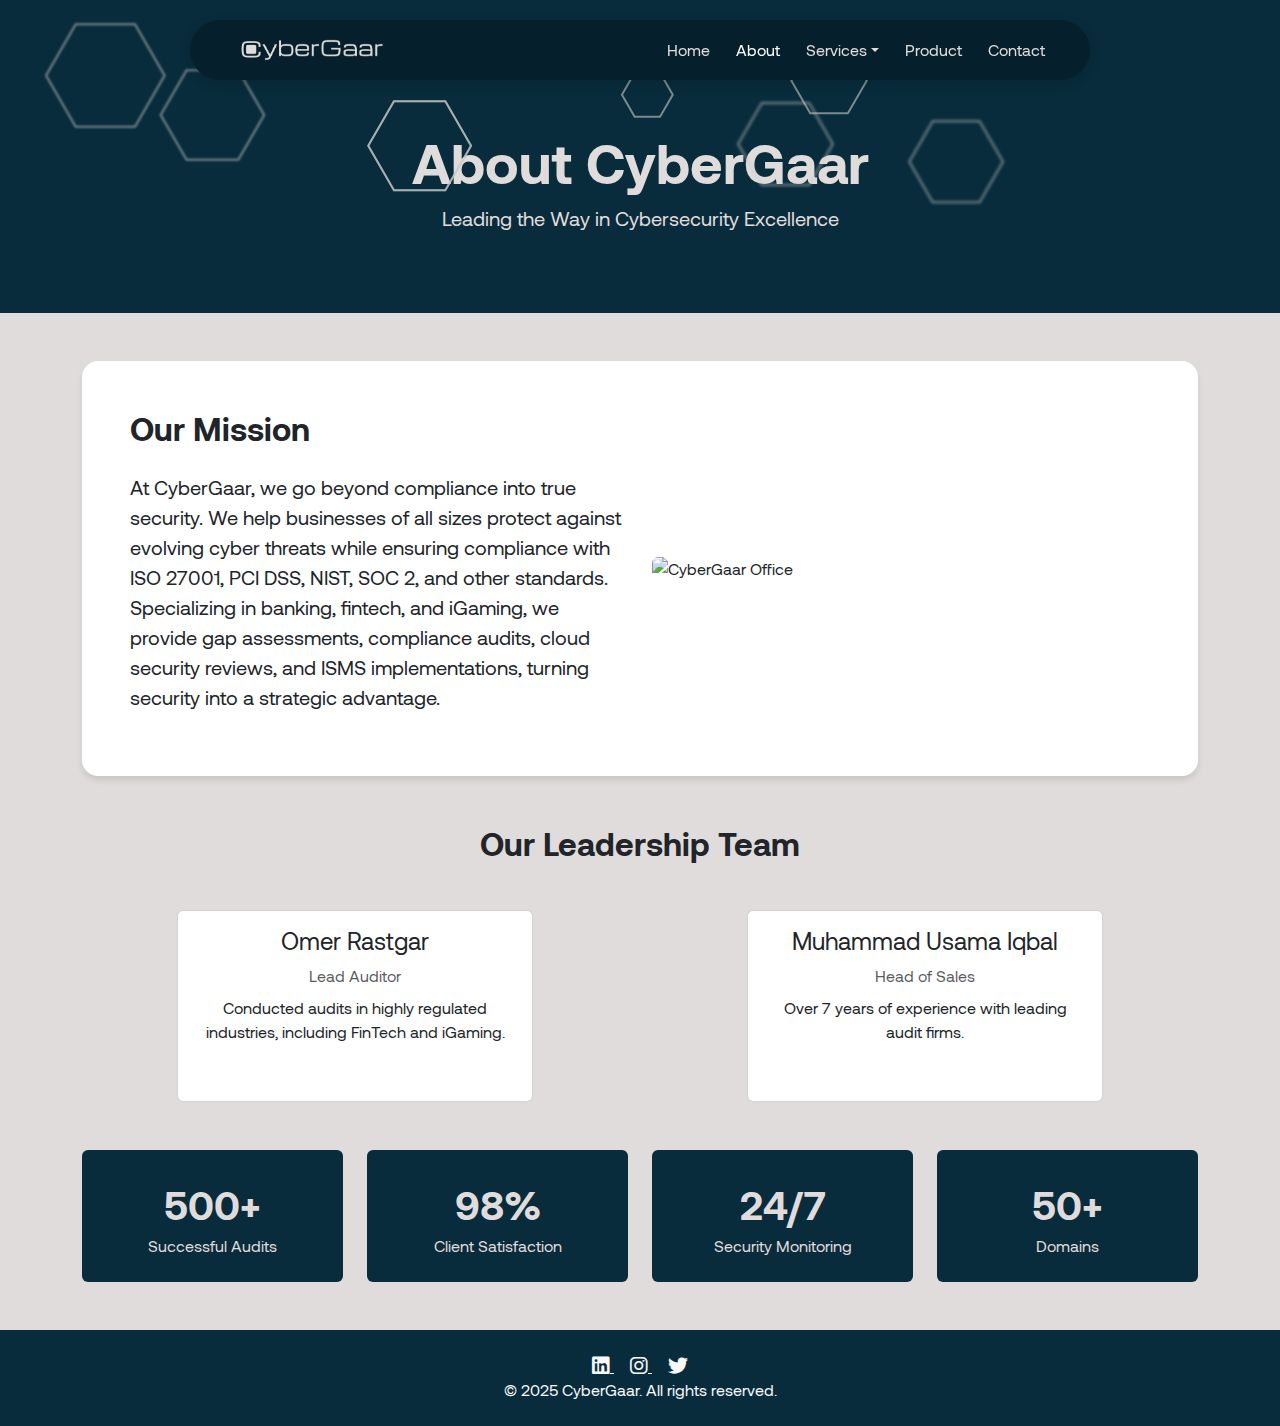
==== commit 97ee060a: "adding links" ====
--- a/about.html
+++ b/about.html
@@ -149,11 +149,24 @@
     </div>
 
     <!-- Footer -->
-    <footer class="py-4 mt-5">
-        <div class="container text-center">
-            <p class="mb-0">&copy; 2025 CyberGaar. All rights reserved.</p>
+    <!-- Footer -->
+    <footer class="py-4 text-center text-light" style="background-color: var(--primary-color);">
+        <div>
+            <a href="https://www.linkedin.com/company/cybergaar/" target="_blank" class="text-light mx-2">
+                <i class="fab fa-linkedin fa-lg"></i>
+            </a>
+            <a href="https://www.instagram.com/cybergaar" target="_blank" class="text-light mx-2">
+                <i class="fab fa-instagram fa-lg"></i>
+            </a>
+            <a href="https://twitter.com/cyber_gaar" target="_blank" class="text-light mx-2">
+                <i class="fab fa-twitter fa-lg"></i>
+            </a>
         </div>
+        <p class="mb-0">&copy; 2025 CyberGaar. All rights reserved.</p>
     </footer>
+    
+    <link rel="stylesheet" href="https://cdnjs.cloudflare.com/ajax/libs/font-awesome/6.0.0/css/all.min.css">
+
     <script src="script.js"></script>
     <script src="https://cdn.jsdelivr.net/npm/@popperjs/core@2.11.8/dist/umd/popper.min.js" integrity="sha384-I7E8VVD/ismYTF4hNIPjVp/Zjvgyol6VFvRkX/vR+Vc4jQkC+hVqc2pM8ODewa9r" crossorigin="anonymous"></script>
     <script src="https://cdn.jsdelivr.net/npm/bootstrap@5.3.3/dist/js/bootstrap.min.js" integrity="sha384-0pUGZvbkm6XF6gxjEnlmuGrJXVbNuzT9qBBavbLwCsOGabYfZo0T0to5eqruptLy" crossorigin="anonymous"></script>
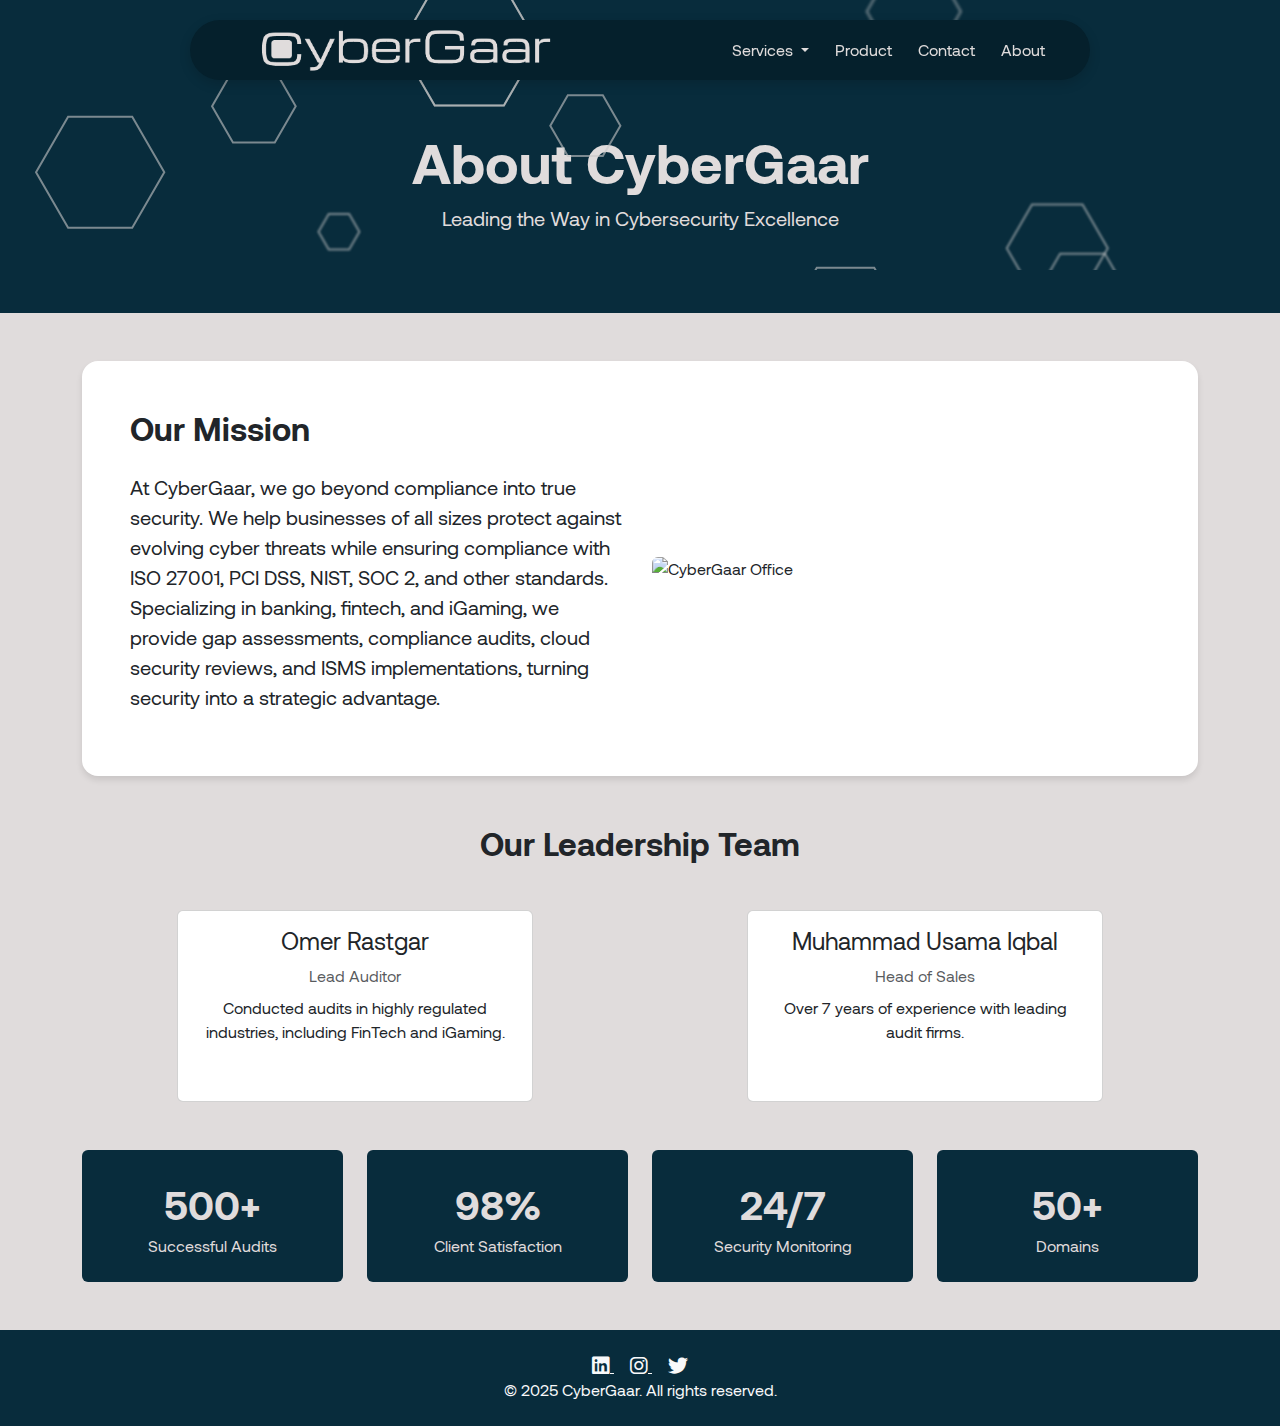
==== commit 20d5bcef: "resolving logo issue" ====
--- a/about.html
+++ b/about.html
@@ -25,33 +25,32 @@
     <!-- Navbar -->
     <nav class="navbar navbar-expand-lg navbar-dark fixed-top">
         <div class="container">
-            <a class="navbar-brand" href="index.html">
-                <img src="logo.png" alt="Logo" style="max-height: 180px; width: auto;">
+            <a class="navbar-brand" href="#">
+                <img src="logo.png" alt="Logo" class="logo-img">
             </a>
             <button class="navbar-toggler" type="button" data-bs-toggle="collapse" data-bs-target="#navbarNav">
                 <span class="navbar-toggler-icon"></span>
             </button>
             <div class="collapse navbar-collapse" id="navbarNav">
                 <ul class="navbar-nav ms-auto">
-                    <li class="nav-item">
-                        <a class="nav-link" href="index.html">Home</a>
-                    </li>
-                    <li class="nav-item">
-                        <a class="nav-link active" href="about.html">About</a>
-                    </li>
                     <li class="nav-item dropdown">
-                        <a class="nav-link dropdown-toggle" href="#" role="button">Services</a>
+                        <a class="nav-link dropdown-toggle" href="#" role="button" data-bs-toggle="dropdown">
+                            Services
+                        </a>
                         <ul class="dropdown-menu">
                             <li><a class="dropdown-item" href="vulnerability.html">Vulnerability Assessment</a></li>
-                            <li><a class="dropdown-item" href="index.html#pentesting">Social Engineering Testing</a></li>
-                            <li><a class="dropdown-item" href="index.html#compliance">Compliance Audit</a></li>
+                            <li><a class="dropdown-item" href="pentesting.html">Security Testing</a></li>
+                            <li><a class="dropdown-item" href="compliance.html">Compliance Audit</a></li>
                         </ul>
                     </li>
                     <li class="nav-item">
                         <a class="nav-link" href="Product.html">Product</a>
                     </li>
                     <li class="nav-item">
-                        <a class="nav-link" href="index.html#contact">Contact</a>
+                        <a class="nav-link" href="#contact">Contact</a>
+                    </li>
+                    <li class="nav-item">
+                        <a class="nav-link" href="about.html">About</a>
                     </li>
                 </ul>
             </div>
--- a/styles.css
+++ b/styles.css
@@ -61,7 +61,24 @@
     margin: 0 5px;
     transition: all 0.3s;
 }
-
+.logo-img {
+    max-height: 7vh;  /* 20% of viewport height */
+    width: auto;
+}
+  
+  /* Adjust logo size for tablets */
+@media (max-width: 991px) {
+    .logo-img {
+      max-height: 7vh;  /* Instead of 120px */
+    }
+}
+  
+  /* Further reduce logo size for mobile phones */
+@media (max-width: 576px) {
+    .logo-img {
+      max-height: 7vh;  /* Instead of 80px */
+    }
+}
 .navbar-nav .nav-link:hover {
     color: rgba(255,255,255,0.8);
 }
